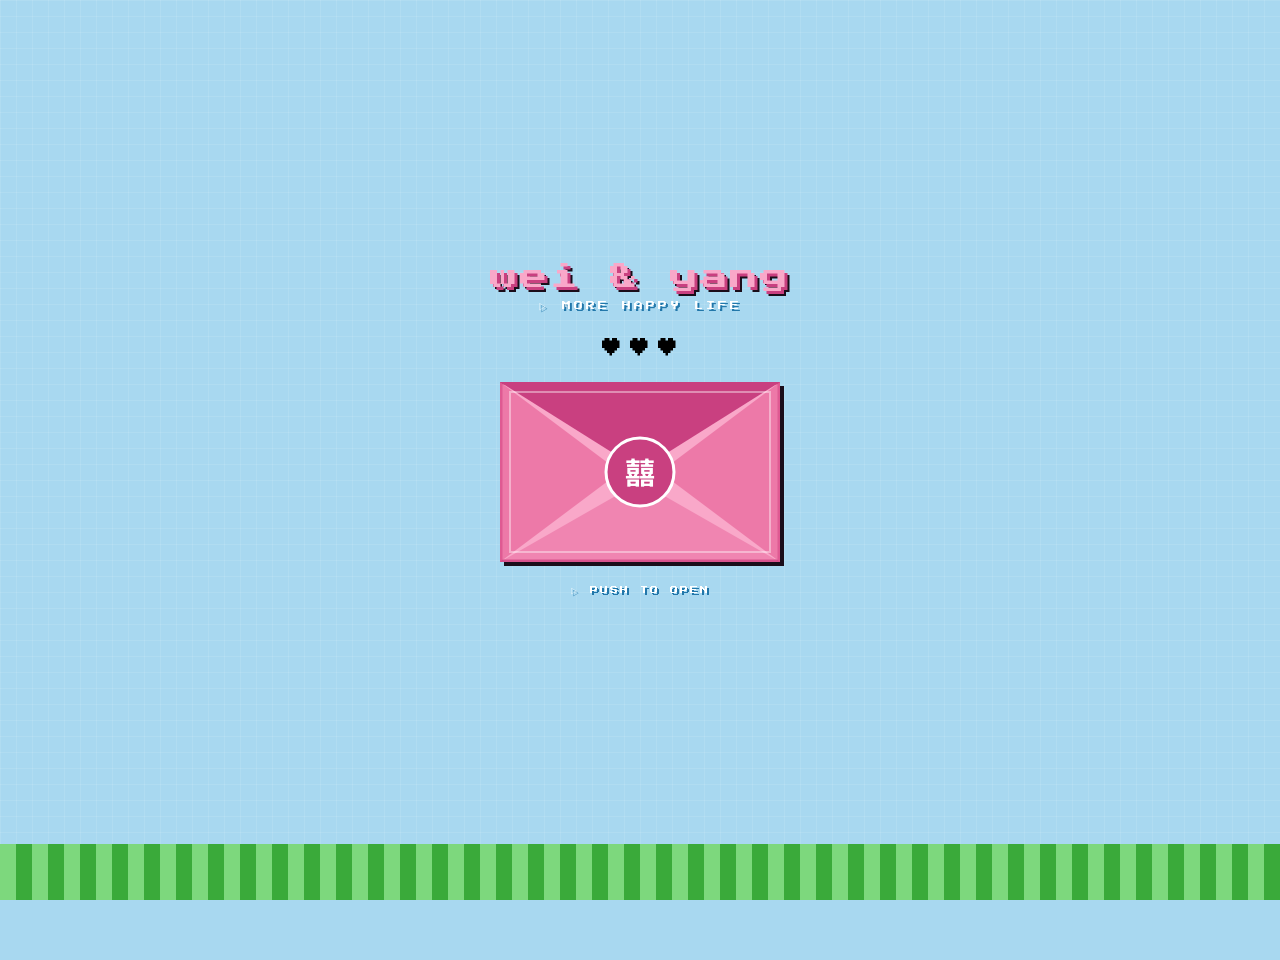
==== index.html @ f7d7dc3d "Update index.html" ====
<!DOCTYPE html>
<html lang="zh-TW">
<head>
<meta charset="UTF-8">
<meta name="viewport" content="width=device-width, initial-scale=1.0, maximum-scale=1.0">
<title>暘 & 庭瑋 の 婚約締結之日</title>
<style>
@import url('https://fonts.googleapis.com/css2?family=Press+Start+2P&family=DotGothic16&family=Noto+Sans+TC:wght@400;700&display=swap');
:root{--pink:#f9a8c9;--pink-dark:#e8659a;--pink-deep:#c94080;--sky:#a8d8f0;--sky-dark:#5aabdb;--sky-deep:#2277aa;--green:#7dd87d;--green-dark:#3aaa3a;--cream:#fff9f0;--tan:#f5e6c8;--dark:#1a0d1a;}
*{margin:0;padding:0;box-sizing:border-box;image-rendering:pixelated;}
html,body{min-height:100%;width:100%;}
body{background:var(--sky);min-height:100vh;display:flex;align-items:flex-start;justify-content:center;font-family:'Press Start 2P',monospace;overflow-x:hidden;position:relative;padding-bottom:60px;}
body::before{content:'';position:fixed;inset:0;background-image:linear-gradient(rgba(255,255,255,0.1) 1px,transparent 1px),linear-gradient(90deg,rgba(255,255,255,0.1) 1px,transparent 1px);background-size:16px 16px;pointer-events:none;z-index:0;}
body::after{content:'';position:fixed;bottom:0;left:0;right:0;height:56px;background:repeating-linear-gradient(90deg,var(--green) 0,var(--green) 16px,var(--green-dark) 16px,var(--green-dark) 32px);z-index:0;}
@keyframes blink{0%,100%{opacity:1}50%{opacity:0}}
@keyframes fhf{0%,100%{transform:translateY(0) scale(1)}50%{transform:translateY(-6px) scale(1.2)}}
@keyframes fadeIn{from{opacity:0;transform:translateY(16px)}to{opacity:1;transform:translateY(0)}}
@keyframes title-pulse{0%,100%{text-shadow:3px 3px 0 var(--pink-deep),5px 5px 0 var(--dark);}50%{text-shadow:3px 3px 0 var(--pink-deep),5px 5px 0 var(--dark),0 0 24px var(--pink);}}
@keyframes char-bob{from{transform:translateY(0)}to{transform:translateY(-5px)}}

/* ENVELOPE SCENE */
.envelope-scene{position:relative;z-index:10;display:flex;flex-direction:column;align-items:center;gap:24px;padding:40px 20px 80px;min-height:100vh;justify-content:center;width:100%;}
.game-title{text-align:center;line-height:1;margin-bottom:4px;}
.game-title-main{display:block;font-size:clamp(20px,6vw,28px);color:var(--pink);text-shadow:3px 3px 0 var(--pink-deep),5px 5px 0 var(--dark);letter-spacing:2px;animation:title-pulse 2s ease-in-out infinite;}
.game-title-sub{display:block;font-size:clamp(7px,2vw,9px);color:white;margin-top:10px;text-shadow:2px 2px 0 var(--sky-deep);letter-spacing:3px;}
.press-start{font-size:clamp(7px,2vw,8px);color:white;text-shadow:2px 2px 0 var(--sky-deep);animation:blink 1s step-end infinite;letter-spacing:2px;}
.float-hearts{display:flex;gap:8px;}
.fh{font-size:20px;animation:fhf 1.5s ease-in-out infinite;display:inline-block;}
.fh:nth-child(2){animation-delay:.3s}.fh:nth-child(3){animation-delay:.6s}
.envelope-wrap{cursor:pointer;user-select:none;transition:transform .1s;}
.envelope-wrap:hover{transform:scale(1.04);}
.envelope-wrap:active{transform:scale(.97);}
.pixel-envelope{width:min(280px,80vw);height:auto;aspect-ratio:7/4.5;position:relative;}
.penv-body{position:absolute;bottom:0;left:0;right:0;height:73%;background:var(--pink);border:4px solid var(--pink-deep);box-shadow:4px 4px 0 var(--dark);}
.penv-body::after{content:'';position:absolute;inset:8px;border:2px solid rgba(255,255,255,.5);}
.penv-seal{position:absolute;top:50%;left:50%;transform:translate(-50%,-50%);width:52px;height:52px;background:var(--pink-deep);border:3px solid white;box-shadow:2px 2px 0 var(--dark);display:flex;align-items:center;justify-content:center;font-size:22px;color:white;font-family:'Noto Sans TC',sans-serif;font-weight:700;}
.penv-flap{position:absolute;top:0;left:0;width:100%;height:0;border-left:50% solid transparent;border-right:50% solid transparent;border-top:40% solid var(--pink-dark);transform-origin:top center;transition:transform .55s cubic-bezier(.4,0,.2,1);filter:drop-shadow(0 2px 0 var(--pink-deep));}
.penv-flap.open{transform:rotateX(180deg);}
.penv-left{position:absolute;bottom:0;left:0;width:0;height:73%;border-top:36.5% solid transparent;border-bottom:36.5% solid transparent;border-left:36% solid var(--pink-dark);opacity:.65;}
.penv-right{position:absolute;bottom:0;right:0;width:0;height:73%;border-top:36.5% solid transparent;border-bottom:36.5% solid transparent;border-right:36% solid var(--pink-dark);opacity:.65;}
.penv-bottom{position:absolute;bottom:0;left:0;width:100%;height:0;border-left:50% solid transparent;border-right:50% solid transparent;border-bottom:30% solid var(--pink-dark);opacity:.45;}

/* CARD SCENE */
.card-scene{display:none;flex-direction:column;align-items:center;width:100%;max-width:560px;padding:16px;z-index:10;position:relative;animation:fadeIn .5s ease;}
.rpg-window{width:100%;background:var(--cream);border:5px solid var(--dark);box-shadow:6px 6px 0 var(--dark);position:relative;}
.pcorner{position:absolute;width:14px;height:14px;background:var(--pink-deep);z-index:5;}
.pcorner.tl{top:-3px;left:-3px}.pcorner.tr{top:-3px;right:-3px}.pcorner.bl{bottom:-3px;left:-3px}.pcorner.br{bottom:-3px;right:-3px}
.win-header{background:var(--pink-deep);padding:10px 16px;display:flex;align-items:center;justify-content:space-between;border-bottom:4px solid var(--dark);}
.win-title{font-size:clamp(7px,2vw,9px);color:white;text-shadow:1px 1px 0 var(--dark);letter-spacing:1px;}
.win-badge{font-size:clamp(5px,1.5vw,6px);color:white;background:var(--dark);padding:4px 8px;border:2px solid var(--pink);}

/* ILLUSTRATION */
.illust-box{width:100%;aspect-ratio:3/4;background:var(--sky);border-bottom:4px solid var(--dark);position:relative;overflow:hidden;display:flex;align-items:center;justify-content:center;}
.illust-box::after{content:'';position:absolute;bottom:0;left:0;right:0;height:28px;background:repeating-linear-gradient(90deg,var(--green) 0,var(--green) 16px,var(--green-dark) 16px,var(--green-dark) 32px);z-index:1;}
.illust-img{width:100%;height:100%;object-fit:cover;position:relative;z-index:2;display:block;}

/* STATS */
.stat-section{padding:16px;border-bottom:3px solid var(--dark);background:var(--tan);}
.quest-name-box{background:var(--pink);border:3px solid var(--dark);padding:12px 16px;margin-bottom:14px;box-shadow:3px 3px 0 var(--dark);}
.quest-eyebrow{font-size:6px;color:var(--pink-deep);letter-spacing:3px;margin-bottom:6px;}
.quest-title-big{font-size:clamp(15px,4.5vw,18px);color:var(--dark);font-family:'Noto Sans TC',sans-serif;font-weight:700;line-height:1.45;}
.info-grid{display:grid;grid-template-columns:1fr 1fr;gap:8px;margin-bottom:10px;}
.info-chip{background:white;border:3px solid var(--dark);box-shadow:2px 2px 0 var(--dark);padding:10px 12px;}
.info-chip.wide{grid-column:1/-1;}
.chip-label{font-size:12px;color:var(--sky-deep);letter-spacing:1px;margin-bottom:6px;font-family:'Noto Sans TC',sans-serif;font-weight:700;}
.chip-val{font-family:'Noto Sans TC',sans-serif;font-size:clamp(14px,4vw,16px);color:var(--dark);font-weight:700;line-height:1.5;}
.chip-sub{font-size:clamp(11px,3vw,13px);color:#666;font-family:'Noto Sans TC',sans-serif;margin-top:2px;}

/* DRESS CODE */
.dress-strip{display:flex;align-items:flex-start;gap:12px;background:var(--dark);border:3px solid var(--dark);box-shadow:2px 2px 0 var(--dark);padding:12px 14px;}
.dress-swatches{display:flex;gap:5px;flex-shrink:0;padding-top:2px;}
.swatch{width:20px;height:20px;border:2px solid rgba(255,255,255,.5);}
.swatch.black{background:#111;}.swatch.white{background:#f5f5f5;}
.dress-words{font-size:clamp(7px,2vw,8px);color:white;letter-spacing:1px;flex:1;line-height:1.6;}
.dress-sub{font-family:'Noto Sans TC',sans-serif;font-size:clamp(13px,3.5vw,14px);color:rgba(255,255,255,.75);display:block;margin-top:6px;font-weight:400;line-height:1.65;}

/* TIMELINE */
.timeline-section{padding:16px;border-bottom:3px solid var(--dark);}
.sec-header{font-size:12px;color:var(--pink-deep);border-bottom:3px solid var(--pink);padding-bottom:6px;margin-bottom:12px;letter-spacing:1px;font-family:'DotGothic16','Noto Sans TC',sans-serif;}
.tl-item{display:flex;gap:12px;align-items:flex-start;margin-bottom:8px;padding:10px 12px;background:white;border:2px solid #e0d0c0;box-shadow:2px 2px 0 #d0c0b0;}
.tl-item.hot{border-color:var(--pink);background:rgba(249,168,201,.1);box-shadow:2px 2px 0 var(--pink-dark);}
.tl-time{font-size:clamp(6px,1.8vw,7px);color:var(--sky-deep);white-space:nowrap;padding-top:3px;min-width:48px;}
.tl-body{font-family:'Noto Sans TC',sans-serif;font-size:clamp(14px,4vw,16px);color:var(--dark);line-height:1.65;flex:1;}
.tl-tag{display:inline-block;font-family:'Press Start 2P',monospace;font-size:5px;padding:2px 6px;margin-right:6px;vertical-align:middle;border:2px solid;}
.tl-tag.p{border-color:var(--pink-deep);color:var(--pink-deep);background:rgba(249,168,201,.2);}
.tl-tag.b{border-color:var(--sky-deep);color:var(--sky-deep);background:rgba(168,216,240,.2);}
.tl-tag.g{border-color:var(--green-dark);color:var(--green-dark);background:rgba(125,216,125,.2);}
.tl-note{display:block;font-size:clamp(12px,3.5vw,13px);color:var(--pink-deep);margin-top:4px;font-weight:700;}

/* PERKS */
.perks-section{padding:12px 16px;border-bottom:3px solid var(--dark);display:flex;gap:8px;}
.perk-box{flex:1;background:var(--sky);border:3px solid var(--dark);box-shadow:2px 2px 0 var(--dark);padding:10px 12px;display:flex;gap:10px;align-items:center;}
.perk-icon{font-size:20px;flex-shrink:0;}
.perk-txt{font-family:'Noto Sans TC',sans-serif;font-size:clamp(12px,3.5vw,14px);color:var(--dark);line-height:1.55;}
.perk-lbl{font-family:'Press Start 2P',monospace;font-size:5px;color:var(--sky-deep);display:block;margin-bottom:3px;}

/* RSVP */
.rsvp-section{padding:16px;background:var(--tan);}
.rsvp-header{background:var(--green);border:3px solid var(--dark);box-shadow:3px 3px 0 var(--dark);padding:12px 16px;text-align:center;margin-bottom:14px;}
.rsvp-h1{font-size:12px;color:var(--dark);letter-spacing:1px;font-family:'DotGothic16','Noto Sans TC',sans-serif;}
.rsvp-h2{font-family:'Noto Sans TC',sans-serif;font-size:clamp(12px,3.5vw,14px);color:var(--dark);margin-top:6px;opacity:.7;}
.rsvp-form{display:flex;flex-direction:column;gap:12px;}
.form-grp{display:flex;flex-direction:column;gap:6px;}
.form-lbl{font-size:12px;color:var(--pink-deep);letter-spacing:1px;font-family:'DotGothic16','Noto Sans TC',sans-serif;}
.form-inp{background:white;border:3px solid var(--dark);box-shadow:2px 2px 0 var(--dark);color:var(--dark);font-family:'Noto Sans TC',sans-serif;font-size:clamp(14px,4vw,16px);padding:10px 12px;outline:none;width:100%;transition:border-color .15s;-webkit-appearance:none;border-radius:0;}
.form-inp:focus{border-color:var(--pink-deep);}
.attend-grid{display:grid;grid-template-columns:1fr 1fr;gap:8px;}
.attend-opt{display:none;}
.attend-lbl{display:block;background:white;border:3px solid var(--dark);box-shadow:2px 2px 0 var(--dark);padding:12px 8px;text-align:center;cursor:pointer;transition:all .15s;}
.attend-lbl-main{font-size:clamp(6px,1.8vw,7px);color:#666;display:block;line-height:2.2;letter-spacing:1px;}
.attend-lbl-sub{font-family:'Noto Sans TC',sans-serif;font-size:clamp(12px,3.5vw,14px);color:#999;display:block;margin-top:2px;}
.attend-opt:checked + .attend-lbl{border-color:var(--pink-deep);background:rgba(249,168,201,.2);box-shadow:2px 2px 0 var(--pink-deep);}
.attend-opt:checked + .attend-lbl .attend-lbl-main{color:var(--pink-deep);}
.attend-opt:checked + .attend-lbl .attend-lbl-sub{color:var(--pink-dark);}
.submit-btn{width:100%;background:var(--pink-deep);border:3px solid var(--dark);box-shadow:4px 4px 0 var(--dark);color:white;font-family:'DotGothic16','Noto Sans TC',monospace;font-size:12px;padding:16px;cursor:pointer;letter-spacing:2px;transition:all .1s;text-shadow:1px 1px 0 var(--dark);-webkit-appearance:none;border-radius:0;}
.submit-btn:hover{background:var(--pink-dark);}
.submit-btn:active{transform:translate(2px,2px);box-shadow:2px 2px 0 var(--dark);}
.success-box{display:none;text-align:center;padding:28px;animation:fadeIn .4s ease;}
.success-icon{font-size:52px;display:block;margin-bottom:16px;animation:fhf 1s ease-in-out infinite alternate;}
.success-title{font-size:clamp(8px,2.5vw,9px);color:var(--pink-deep);text-shadow:2px 2px 0 var(--pink);line-height:2;margin-bottom:10px;}
.success-text{font-family:'Noto Sans TC',sans-serif;font-size:clamp(14px,4vw,16px);color:var(--dark);line-height:1.8;white-space:pre-line;}
.exp-wrap{margin-top:16px;background:var(--dark);border:3px solid var(--dark);height:22px;position:relative;overflow:hidden;box-shadow:3px 3px 0 rgba(0,0,0,.3);}
.exp-fill{height:100%;width:0;background:linear-gradient(90deg,var(--pink),var(--sky));transition:width 1.5s ease;}
.exp-txt{position:absolute;top:50%;left:50%;transform:translate(-50%,-50%);font-size:6px;color:white;text-shadow:1px 1px 0 var(--dark);white-space:nowrap;}
.win-footer{background:var(--pink);border-top:3px solid var(--dark);padding:10px 16px;display:flex;justify-content:space-between;align-items:center;}
.footer-txt{font-size:5px;color:var(--dark);opacity:.6;line-height:2;}
.footer-hearts{display:flex;gap:4px;}
.fheart{color:var(--pink-deep);font-size:14px;animation:fhf 1s ease-in-out infinite alternate;}
.fheart:nth-child(2){animation-delay:.3s}.fheart:nth-child(3){animation-delay:.6s}
</style>
</head>
<body>

<!-- ENVELOPE SCENE -->
<div class="envelope-scene" id="envelopeScene">
  <div class="game-title">
    <span class="game-title-main">wei &amp; yang</span>
    <span class="game-title-sub">▷ MORE HAPPY LIFE</span>
  </div>
  <div class="float-hearts">
    <span class="fh">♥</span><span class="fh">♥</span><span class="fh">♥</span>
  </div>
  <div class="envelope-wrap" onclick="openEnv()">
    <div class="pixel-envelope" id="pixelEnv">
      <svg id="envSVG" viewBox="0 0 280 180" xmlns="http://www.w3.org/2000/svg" style="width:min(280px,80vw);height:auto;display:block;filter:drop-shadow(4px 4px 0 #1a0d1a);">
        <!-- body -->
        <rect x="0" y="0" width="280" height="180" fill="#f9a8c9" stroke="#c94080" stroke-width="5"/>
        <!-- left flap -->
        <polygon points="0,0 0,180 120,90" fill="#e8659a" opacity="0.7"/>
        <!-- right flap -->
        <polygon points="280,0 280,180 160,90" fill="#e8659a" opacity="0.7"/>
        <!-- bottom flap -->
        <polygon points="0,180 280,180 140,100" fill="#e8659a" opacity="0.5"/>
        <!-- top flap (animated) -->
        <polygon id="topFlap" points="0,0 280,0 140,88" fill="#c94080" style="transform-origin:140px 0;transition:transform 0.55s cubic-bezier(.4,0,.2,1);"/>
        <!-- seal circle -->
        <circle cx="140" cy="90" r="34" fill="#c94080" stroke="white" stroke-width="3"/>
        <!-- 囍 character -->
        <text x="140" y="102" text-anchor="middle" font-family="Noto Sans TC,serif" font-size="30" font-weight="700" fill="white">囍</text>
        <!-- inner border -->
        <rect x="10" y="10" width="260" height="160" fill="none" stroke="rgba(255,255,255,0.4)" stroke-width="2"/>
      </svg>
    </div>
  </div>
  <div class="press-start">▷ PUSH TO OPEN</div>
</div>

<!-- CARD SCENE -->
<div class="card-scene" id="cardScene">
  <div class="rpg-window">
    <div class="pcorner tl"></div><div class="pcorner tr"></div>
    <div class="pcorner bl"></div><div class="pcorner br"></div>

    <div class="win-header">
      <div class="win-title">★ WEDDING QUEST ★</div>
      <div class="win-badge">RANK 17</div>
    </div>

    <!-- ILLUSTRATION -->
    <div class="illust-box">
      <img class="illust-img" src="[data-uri]" alt="暘 & 庭瑋" />
    </div>

    <!-- QUEST INFO -->
    <div class="stat-section">
      <div class="quest-name-box">
        <div class="quest-eyebrow">≫ MAIN QUEST</div>
        <div class="quest-title-big">暘 ＆ 庭瑋 の 婚約締結之日</div>
      </div>
      <div class="info-grid">
        <div class="info-chip">
          <div class="chip-label">◈ 任務日期</div>
          <div class="chip-val">2026/5/20</div>
          <div class="chip-sub">星期三</div>
        </div>
        <div class="info-chip">
          <div class="chip-label">◈ 集合時間</div>
          <div class="chip-val">09:00</div>
          <div class="chip-sub">請準時到場</div>
        </div>
        <div class="info-chip wide">
          <div class="chip-label">◈ 任務地點</div>
          <div class="chip-val">大安戶政事務所</div>
          <div class="chip-sub">台北市大安區</div>
        </div>
      </div>
      <div class="dress-strip">
        <div class="dress-swatches">
          <div class="swatch black"></div>
          <div class="swatch white"></div>
        </div>
        <div class="dress-words">
          DRESS CODE
          <span class="dress-sub">黑白色系。不用盛裝，輕鬆出席就好。</span>
        </div>
      </div>
    </div>

    <!-- TIMELINE -->
    <div class="timeline-section">
      <div class="sec-header">▷ 當日流程</div>
      <div class="tl-item">
        <div class="tl-time">09:00</div>
        <div class="tl-body">
          <span class="tl-tag b">報到</span>
          領取喜餅與卡片，寫下祝福
          <span class="tl-note">🖊️ 記得帶支筆！</span>
        </div>
      </div>
      <div class="tl-item hot">
        <div class="tl-time">09:20</div>
        <div class="tl-body">
          <span class="tl-tag p">★ 儀式</span>
          簽署結婚書約見證
        </div>
      </div>
      <div class="tl-item hot">
        <div class="tl-time">09:30</div>
        <div class="tl-body">
          <span class="tl-tag p">★ 登記</span>
          正式辦理婚姻登記
        </div>
      </div>
      <div class="tl-item">
        <div class="tl-time">10:15</div>
        <div class="tl-body">
          <span class="tl-tag b">留念</span>
          一起拍拍照
        </div>
      </div>
      <div class="tl-item">
        <div class="tl-time">10:30</div>
        <div class="tl-body">
          <span class="tl-tag g">✓ 完成</span>
          Mission Complete！
        </div>
      </div>
    </div>

    <!-- PERKS -->
    <div class="perks-section">
      <div class="perk-box">
        <div class="perk-icon">📷</div>
        <div class="perk-txt"><span class="perk-lbl">BONUS</span>攝影師全程跟拍</div>
      </div>
      <div class="perk-box">
        <div class="perk-icon">🎞</div>
        <div class="perk-txt"><span class="perk-lbl">ITEM</span>和新人一起拍拍立得</div>
      </div>
    </div>

    <!-- RSVP -->
    <div class="rsvp-section">
      <div class="rsvp-header">
        <div class="rsvp-h1">[ 出席確認 ]</div>
        <div class="rsvp-h2">請於 2026/05/01 前回覆</div>
      </div>
      <div id="rsvpForm" class="rsvp-form">
        <div class="form-grp">
          <div class="form-lbl">★ 你的名字</div>
          <input type="text" class="form-inp" id="guestName" placeholder="輸入名字…" />
        </div>
        <div class="form-grp">
          <div class="form-lbl">★ 出席狀態</div>
          <div class="attend-grid">
            <div>
              <input type="radio" name="attend" id="aYes" class="attend-opt" value="yes" />
              <label for="aYes" class="attend-lbl">
                <span class="attend-lbl-main">▷ YES!</span>
                <span class="attend-lbl-sub">我會到！</span>
              </label>
            </div>
            <div>
              <input type="radio" name="attend" id="aNo" class="attend-opt" value="no" />
              <label for="aNo" class="attend-lbl">
                <span class="attend-lbl-main">✉ Best Wishes!</span>
                <span class="attend-lbl-sub">線上祝福</span>
              </label>
            </div>
          </div>
        </div>
        <div class="form-grp">
          <div class="form-lbl">✦ 給我們的話（選填）</div>
          <textarea class="form-inp" id="guestMsg" rows="3" placeholder="留下祝福或備注…" style="resize:vertical;min-height:64px;"></textarea>
        </div>
        <button class="submit-btn" onclick="doRSVP()">▷▷ 送出回覆 ◁◁</button>
      </div>
      <div class="success-box" id="successBox">
        <span class="success-icon">🎊</span>
        <div class="success-title" id="sTitle">收到了！</div>
        <div class="success-text" id="sText"></div>
        <div class="exp-wrap">
          <div class="exp-fill" id="expFill"></div>
          <div class="exp-txt">FRIENDSHIP EXP +9999</div>
        </div>
      </div>
    </div>

    <div class="win-footer">
      <div class="footer-txt">WEDDING QUEST v3.0 · wei &amp; yang · 2026</div>
      <div class="footer-hearts"><span class="fheart">♥</span><span class="fheart">♥</span><span class="fheart">♥</span></div>
    </div>
  </div>
</div>

<script>
function openEnv(){
  const flap=document.getElementById('topFlap');
  if(flap)flap.style.transform='rotateX(180deg)';
  setTimeout(()=>{
    document.getElementById('envelopeScene').style.display='none';
    document.getElementById('cardScene').style.display='flex';
    window.scrollTo(0,0);
  },650);
}
function doRSVP(){
  const name=document.getElementById('guestName').value.trim();
  const sel=document.querySelector('input[name="attend"]:checked');
  if(!name){
    const el=document.getElementById('guestName');
    el.style.borderColor='#e8659a';el.focus();
    setTimeout(()=>el.style.borderColor='',1500);return;
  }
  if(!sel){
    const ag=document.querySelector('.attend-grid');
    ag.style.outline='3px solid #e8659a';
    setTimeout(()=>ag.style.outline='',1500);return;
  }
  const msg=document.getElementById('guestMsg').value.trim();
  const yes=sel.value==='yes';
  const attendVal=yes?'我會到！':'線上祝福';

  // 顯示成功畫面
  document.getElementById('rsvpForm').style.display='none';
  document.getElementById('successBox').style.display='block';
  document.getElementById('sTitle').textContent=yes?`${name}，我們等你！`:`${name} 的回覆收到了`;
  document.getElementById('sText').textContent=yes
    ?`太好了！期待 5/20 與你相見，一起見證這個時刻。${msg?'\n\n「'+msg+'」':''}`
    :`謝謝你的回覆！雖然這次無法到場，心意我們都收到了。${msg?'\n\n「'+msg+'」':''}`;
  setTimeout(()=>document.getElementById('expFill').style.width='100%',300);

  // 3秒後跳到預填好的 Google 表單
  const base='https://docs.google.com/forms/d/e/1FAIpQLSdlxZuThkPHJhaAO8ZQf0bejq_VZd6GTiw_jdKNKGyl0HPM4g/viewform';
  const params=new URLSearchParams();
  params.set('entry.1357166799', name);
  params.set('entry.1167612043', attendVal);
  if(msg) params.set('entry.1741352301', msg);
  params.set('usp','pp_url');
  setTimeout(()=>{ window.open(base+'?'+params.toString(),'_blank'); }, 3000);
}
</script>
</body>
</html>
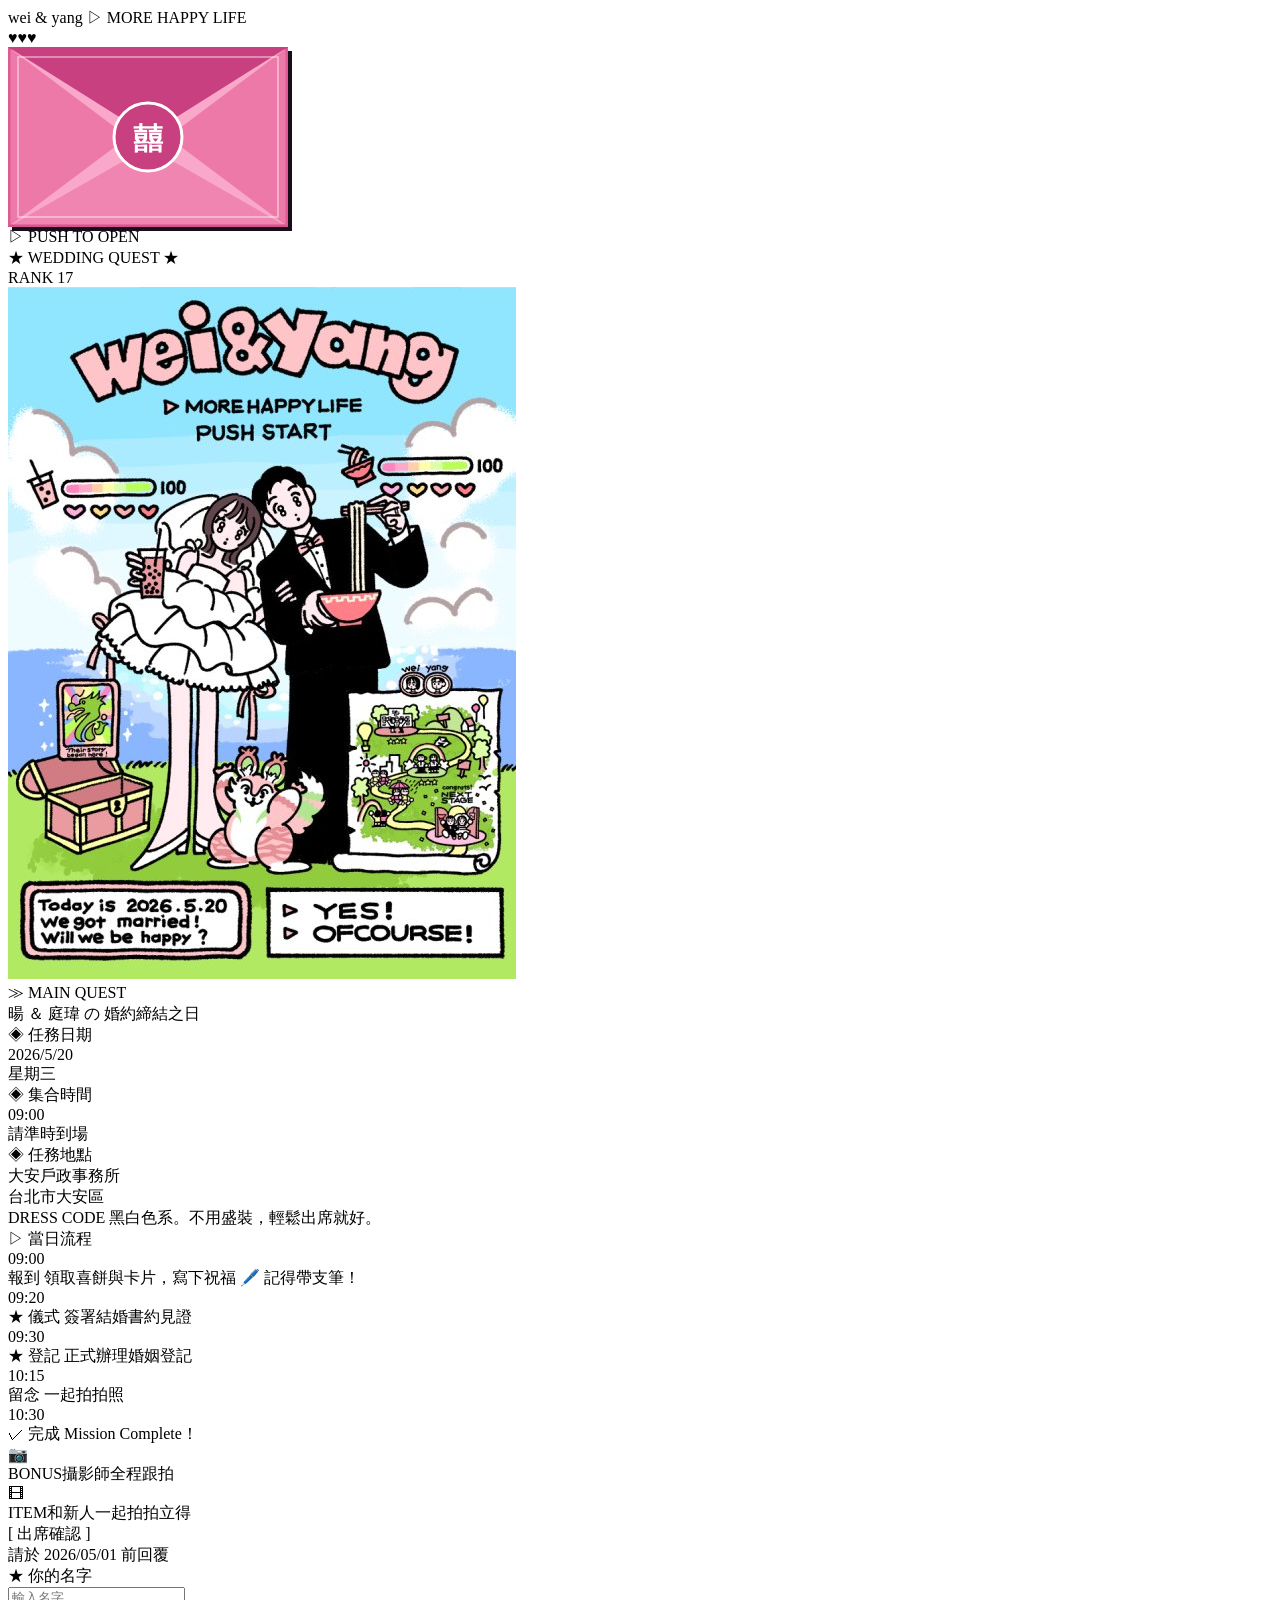
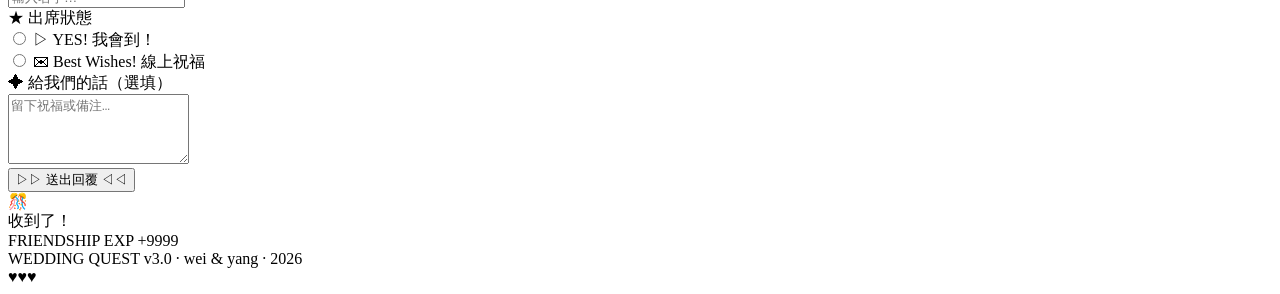
==== commit 1162c928: "Update index.html" ====
--- a/index.html
+++ b/index.html
@@ -4,133 +4,9 @@
 <meta charset="UTF-8">
 <meta name="viewport" content="width=device-width, initial-scale=1.0, maximum-scale=1.0">
 <title>暘 & 庭瑋 の 婚約締結之日</title>
-<style>
-@import url('https://fonts.googleapis.com/css2?family=Press+Start+2P&family=DotGothic16&family=Noto+Sans+TC:wght@400;700&display=swap');
-:root{--pink:#f9a8c9;--pink-dark:#e8659a;--pink-deep:#c94080;--sky:#a8d8f0;--sky-dark:#5aabdb;--sky-deep:#2277aa;--green:#7dd87d;--green-dark:#3aaa3a;--cream:#fff9f0;--tan:#f5e6c8;--dark:#1a0d1a;}
-*{margin:0;padding:0;box-sizing:border-box;image-rendering:pixelated;}
-html,body{min-height:100%;width:100%;}
-body{background:var(--sky);min-height:100vh;display:flex;align-items:flex-start;justify-content:center;font-family:'Press Start 2P',monospace;overflow-x:hidden;position:relative;padding-bottom:60px;}
-body::before{content:'';position:fixed;inset:0;background-image:linear-gradient(rgba(255,255,255,0.1) 1px,transparent 1px),linear-gradient(90deg,rgba(255,255,255,0.1) 1px,transparent 1px);background-size:16px 16px;pointer-events:none;z-index:0;}
-body::after{content:'';position:fixed;bottom:0;left:0;right:0;height:56px;background:repeating-linear-gradient(90deg,var(--green) 0,var(--green) 16px,var(--green-dark) 16px,var(--green-dark) 32px);z-index:0;}
-@keyframes blink{0%,100%{opacity:1}50%{opacity:0}}
-@keyframes fhf{0%,100%{transform:translateY(0) scale(1)}50%{transform:translateY(-6px) scale(1.2)}}
-@keyframes fadeIn{from{opacity:0;transform:translateY(16px)}to{opacity:1;transform:translateY(0)}}
-@keyframes title-pulse{0%,100%{text-shadow:3px 3px 0 var(--pink-deep),5px 5px 0 var(--dark);}50%{text-shadow:3px 3px 0 var(--pink-deep),5px 5px 0 var(--dark),0 0 24px var(--pink);}}
-@keyframes char-bob{from{transform:translateY(0)}to{transform:translateY(-5px)}}
-
-/* ENVELOPE SCENE */
-.envelope-scene{position:relative;z-index:10;display:flex;flex-direction:column;align-items:center;gap:24px;padding:40px 20px 80px;min-height:100vh;justify-content:center;width:100%;}
-.game-title{text-align:center;line-height:1;margin-bottom:4px;}
-.game-title-main{display:block;font-size:clamp(20px,6vw,28px);color:var(--pink);text-shadow:3px 3px 0 var(--pink-deep),5px 5px 0 var(--dark);letter-spacing:2px;animation:title-pulse 2s ease-in-out infinite;}
-.game-title-sub{display:block;font-size:clamp(7px,2vw,9px);color:white;margin-top:10px;text-shadow:2px 2px 0 var(--sky-deep);letter-spacing:3px;}
-.press-start{font-size:clamp(7px,2vw,8px);color:white;text-shadow:2px 2px 0 var(--sky-deep);animation:blink 1s step-end infinite;letter-spacing:2px;}
-.float-hearts{display:flex;gap:8px;}
-.fh{font-size:20px;animation:fhf 1.5s ease-in-out infinite;display:inline-block;}
-.fh:nth-child(2){animation-delay:.3s}.fh:nth-child(3){animation-delay:.6s}
-.envelope-wrap{cursor:pointer;user-select:none;transition:transform .1s;}
-.envelope-wrap:hover{transform:scale(1.04);}
-.envelope-wrap:active{transform:scale(.97);}
-.pixel-envelope{width:min(280px,80vw);height:auto;aspect-ratio:7/4.5;position:relative;}
-.penv-body{position:absolute;bottom:0;left:0;right:0;height:73%;background:var(--pink);border:4px solid var(--pink-deep);box-shadow:4px 4px 0 var(--dark);}
-.penv-body::after{content:'';position:absolute;inset:8px;border:2px solid rgba(255,255,255,.5);}
-.penv-seal{position:absolute;top:50%;left:50%;transform:translate(-50%,-50%);width:52px;height:52px;background:var(--pink-deep);border:3px solid white;box-shadow:2px 2px 0 var(--dark);display:flex;align-items:center;justify-content:center;font-size:22px;color:white;font-family:'Noto Sans TC',sans-serif;font-weight:700;}
-.penv-flap{position:absolute;top:0;left:0;width:100%;height:0;border-left:50% solid transparent;border-right:50% solid transparent;border-top:40% solid var(--pink-dark);transform-origin:top center;transition:transform .55s cubic-bezier(.4,0,.2,1);filter:drop-shadow(0 2px 0 var(--pink-deep));}
-.penv-flap.open{transform:rotateX(180deg);}
-.penv-left{position:absolute;bottom:0;left:0;width:0;height:73%;border-top:36.5% solid transparent;border-bottom:36.5% solid transparent;border-left:36% solid var(--pink-dark);opacity:.65;}
-.penv-right{position:absolute;bottom:0;right:0;width:0;height:73%;border-top:36.5% solid transparent;border-bottom:36.5% solid transparent;border-right:36% solid var(--pink-dark);opacity:.65;}
-.penv-bottom{position:absolute;bottom:0;left:0;width:100%;height:0;border-left:50% solid transparent;border-right:50% solid transparent;border-bottom:30% solid var(--pink-dark);opacity:.45;}
-
-/* CARD SCENE */
-.card-scene{display:none;flex-direction:column;align-items:center;width:100%;max-width:560px;padding:16px;z-index:10;position:relative;animation:fadeIn .5s ease;}
-.rpg-window{width:100%;background:var(--cream);border:5px solid var(--dark);box-shadow:6px 6px 0 var(--dark);position:relative;}
-.pcorner{position:absolute;width:14px;height:14px;background:var(--pink-deep);z-index:5;}
-.pcorner.tl{top:-3px;left:-3px}.pcorner.tr{top:-3px;right:-3px}.pcorner.bl{bottom:-3px;left:-3px}.pcorner.br{bottom:-3px;right:-3px}
-.win-header{background:var(--pink-deep);padding:10px 16px;display:flex;align-items:center;justify-content:space-between;border-bottom:4px solid var(--dark);}
-.win-title{font-size:clamp(7px,2vw,9px);color:white;text-shadow:1px 1px 0 var(--dark);letter-spacing:1px;}
-.win-badge{font-size:clamp(5px,1.5vw,6px);color:white;background:var(--dark);padding:4px 8px;border:2px solid var(--pink);}
-
-/* ILLUSTRATION */
-.illust-box{width:100%;aspect-ratio:3/4;background:var(--sky);border-bottom:4px solid var(--dark);position:relative;overflow:hidden;display:flex;align-items:center;justify-content:center;}
-.illust-box::after{content:'';position:absolute;bottom:0;left:0;right:0;height:28px;background:repeating-linear-gradient(90deg,var(--green) 0,var(--green) 16px,var(--green-dark) 16px,var(--green-dark) 32px);z-index:1;}
-.illust-img{width:100%;height:100%;object-fit:cover;position:relative;z-index:2;display:block;}
-
-/* STATS */
-.stat-section{padding:16px;border-bottom:3px solid var(--dark);background:var(--tan);}
-.quest-name-box{background:var(--pink);border:3px solid var(--dark);padding:12px 16px;margin-bottom:14px;box-shadow:3px 3px 0 var(--dark);}
-.quest-eyebrow{font-size:6px;color:var(--pink-deep);letter-spacing:3px;margin-bottom:6px;}
-.quest-title-big{font-size:clamp(15px,4.5vw,18px);color:var(--dark);font-family:'Noto Sans TC',sans-serif;font-weight:700;line-height:1.45;}
-.info-grid{display:grid;grid-template-columns:1fr 1fr;gap:8px;margin-bottom:10px;}
-.info-chip{background:white;border:3px solid var(--dark);box-shadow:2px 2px 0 var(--dark);padding:10px 12px;}
-.info-chip.wide{grid-column:1/-1;}
-.chip-label{font-size:12px;color:var(--sky-deep);letter-spacing:1px;margin-bottom:6px;font-family:'Noto Sans TC',sans-serif;font-weight:700;}
-.chip-val{font-family:'Noto Sans TC',sans-serif;font-size:clamp(14px,4vw,16px);color:var(--dark);font-weight:700;line-height:1.5;}
-.chip-sub{font-size:clamp(11px,3vw,13px);color:#666;font-family:'Noto Sans TC',sans-serif;margin-top:2px;}
-
-/* DRESS CODE */
-.dress-strip{display:flex;align-items:flex-start;gap:12px;background:var(--dark);border:3px solid var(--dark);box-shadow:2px 2px 0 var(--dark);padding:12px 14px;}
-.dress-swatches{display:flex;gap:5px;flex-shrink:0;padding-top:2px;}
-.swatch{width:20px;height:20px;border:2px solid rgba(255,255,255,.5);}
-.swatch.black{background:#111;}.swatch.white{background:#f5f5f5;}
-.dress-words{font-size:clamp(7px,2vw,8px);color:white;letter-spacing:1px;flex:1;line-height:1.6;}
-.dress-sub{font-family:'Noto Sans TC',sans-serif;font-size:clamp(13px,3.5vw,14px);color:rgba(255,255,255,.75);display:block;margin-top:6px;font-weight:400;line-height:1.65;}
-
-/* TIMELINE */
-.timeline-section{padding:16px;border-bottom:3px solid var(--dark);}
-.sec-header{font-size:12px;color:var(--pink-deep);border-bottom:3px solid var(--pink);padding-bottom:6px;margin-bottom:12px;letter-spacing:1px;font-family:'DotGothic16','Noto Sans TC',sans-serif;}
-.tl-item{display:flex;gap:12px;align-items:flex-start;margin-bottom:8px;padding:10px 12px;background:white;border:2px solid #e0d0c0;box-shadow:2px 2px 0 #d0c0b0;}
-.tl-item.hot{border-color:var(--pink);background:rgba(249,168,201,.1);box-shadow:2px 2px 0 var(--pink-dark);}
-.tl-time{font-size:clamp(6px,1.8vw,7px);color:var(--sky-deep);white-space:nowrap;padding-top:3px;min-width:48px;}
-.tl-body{font-family:'Noto Sans TC',sans-serif;font-size:clamp(14px,4vw,16px);color:var(--dark);line-height:1.65;flex:1;}
-.tl-tag{display:inline-block;font-family:'Press Start 2P',monospace;font-size:5px;padding:2px 6px;margin-right:6px;vertical-align:middle;border:2px solid;}
-.tl-tag.p{border-color:var(--pink-deep);color:var(--pink-deep);background:rgba(249,168,201,.2);}
-.tl-tag.b{border-color:var(--sky-deep);color:var(--sky-deep);background:rgba(168,216,240,.2);}
-.tl-tag.g{border-color:var(--green-dark);color:var(--green-dark);background:rgba(125,216,125,.2);}
-.tl-note{display:block;font-size:clamp(12px,3.5vw,13px);color:var(--pink-deep);margin-top:4px;font-weight:700;}
-
-/* PERKS */
-.perks-section{padding:12px 16px;border-bottom:3px solid var(--dark);display:flex;gap:8px;}
-.perk-box{flex:1;background:var(--sky);border:3px solid var(--dark);box-shadow:2px 2px 0 var(--dark);padding:10px 12px;display:flex;gap:10px;align-items:center;}
-.perk-icon{font-size:20px;flex-shrink:0;}
-.perk-txt{font-family:'Noto Sans TC',sans-serif;font-size:clamp(12px,3.5vw,14px);color:var(--dark);line-height:1.55;}
-.perk-lbl{font-family:'Press Start 2P',monospace;font-size:5px;color:var(--sky-deep);display:block;margin-bottom:3px;}
-
-/* RSVP */
-.rsvp-section{padding:16px;background:var(--tan);}
-.rsvp-header{background:var(--green);border:3px solid var(--dark);box-shadow:3px 3px 0 var(--dark);padding:12px 16px;text-align:center;margin-bottom:14px;}
-.rsvp-h1{font-size:12px;color:var(--dark);letter-spacing:1px;font-family:'DotGothic16','Noto Sans TC',sans-serif;}
-.rsvp-h2{font-family:'Noto Sans TC',sans-serif;font-size:clamp(12px,3.5vw,14px);color:var(--dark);margin-top:6px;opacity:.7;}
-.rsvp-form{display:flex;flex-direction:column;gap:12px;}
-.form-grp{display:flex;flex-direction:column;gap:6px;}
-.form-lbl{font-size:12px;color:var(--pink-deep);letter-spacing:1px;font-family:'DotGothic16','Noto Sans TC',sans-serif;}
-.form-inp{background:white;border:3px solid var(--dark);box-shadow:2px 2px 0 var(--dark);color:var(--dark);font-family:'Noto Sans TC',sans-serif;font-size:clamp(14px,4vw,16px);padding:10px 12px;outline:none;width:100%;transition:border-color .15s;-webkit-appearance:none;border-radius:0;}
-.form-inp:focus{border-color:var(--pink-deep);}
-.attend-grid{display:grid;grid-template-columns:1fr 1fr;gap:8px;}
-.attend-opt{display:none;}
-.attend-lbl{display:block;background:white;border:3px solid var(--dark);box-shadow:2px 2px 0 var(--dark);padding:12px 8px;text-align:center;cursor:pointer;transition:all .15s;}
-.attend-lbl-main{font-size:clamp(6px,1.8vw,7px);color:#666;display:block;line-height:2.2;letter-spacing:1px;}
-.attend-lbl-sub{font-family:'Noto Sans TC',sans-serif;font-size:clamp(12px,3.5vw,14px);color:#999;display:block;margin-top:2px;}
-.attend-opt:checked + .attend-lbl{border-color:var(--pink-deep);background:rgba(249,168,201,.2);box-shadow:2px 2px 0 var(--pink-deep);}
-.attend-opt:checked + .attend-lbl .attend-lbl-main{color:var(--pink-deep);}
-.attend-opt:checked + .attend-lbl .attend-lbl-sub{color:var(--pink-dark);}
-.submit-btn{width:100%;background:var(--pink-deep);border:3px solid var(--dark);box-shadow:4px 4px 0 var(--dark);color:white;font-family:'DotGothic16','Noto Sans TC',monospace;font-size:12px;padding:16px;cursor:pointer;letter-spacing:2px;transition:all .1s;text-shadow:1px 1px 0 var(--dark);-webkit-appearance:none;border-radius:0;}
-.submit-btn:hover{background:var(--pink-dark);}
-.submit-btn:active{transform:translate(2px,2px);box-shadow:2px 2px 0 var(--dark);}
-.success-box{display:none;text-align:center;padding:28px;animation:fadeIn .4s ease;}
-.success-icon{font-size:52px;display:block;margin-bottom:16px;animation:fhf 1s ease-in-out infinite alternate;}
-.success-title{font-size:clamp(8px,2.5vw,9px);color:var(--pink-deep);text-shadow:2px 2px 0 var(--pink);line-height:2;margin-bottom:10px;}
-.success-text{font-family:'Noto Sans TC',sans-serif;font-size:clamp(14px,4vw,16px);color:var(--dark);line-height:1.8;white-space:pre-line;}
-.exp-wrap{margin-top:16px;background:var(--dark);border:3px solid var(--dark);height:22px;position:relative;overflow:hidden;box-shadow:3px 3px 0 rgba(0,0,0,.3);}
-.exp-fill{height:100%;width:0;background:linear-gradient(90deg,var(--pink),var(--sky));transition:width 1.5s ease;}
-.exp-txt{position:absolute;top:50%;left:50%;transform:translate(-50%,-50%);font-size:6px;color:white;text-shadow:1px 1px 0 var(--dark);white-space:nowrap;}
-.win-footer{background:var(--pink);border-top:3px solid var(--dark);padding:10px 16px;display:flex;justify-content:space-between;align-items:center;}
-.footer-txt{font-size:5px;color:var(--dark);opacity:.6;line-height:2;}
-.footer-hearts{display:flex;gap:4px;}
-.fheart{color:var(--pink-deep);font-size:14px;animation:fhf 1s ease-in-out infinite alternate;}
-.fheart:nth-child(2){animation-delay:.3s}.fheart:nth-child(3){animation-delay:.6s}
-</style>
+<link rel="stylesheet" href="style.css">
 </head>
 <body>
-
 <!-- ENVELOPE SCENE -->
 <div class="envelope-scene" id="envelopeScene">
   <div class="game-title">
@@ -322,52 +198,5 @@
     </div>
   </div>
 </div>
-
-<script>
-function openEnv(){
-  const flap=document.getElementById('topFlap');
-  if(flap)flap.style.transform='rotateX(180deg)';
-  setTimeout(()=>{
-    document.getElementById('envelopeScene').style.display='none';
-    document.getElementById('cardScene').style.display='flex';
-    window.scrollTo(0,0);
-  },650);
-}
-function doRSVP(){
-  const name=document.getElementById('guestName').value.trim();
-  const sel=document.querySelector('input[name="attend"]:checked');
-  if(!name){
-    const el=document.getElementById('guestName');
-    el.style.borderColor='#e8659a';el.focus();
-    setTimeout(()=>el.style.borderColor='',1500);return;
-  }
-  if(!sel){
-    const ag=document.querySelector('.attend-grid');
-    ag.style.outline='3px solid #e8659a';
-    setTimeout(()=>ag.style.outline='',1500);return;
-  }
-  const msg=document.getElementById('guestMsg').value.trim();
-  const yes=sel.value==='yes';
-  const attendVal=yes?'我會到！':'線上祝福';
-
-  // 顯示成功畫面
-  document.getElementById('rsvpForm').style.display='none';
-  document.getElementById('successBox').style.display='block';
-  document.getElementById('sTitle').textContent=yes?`${name}，我們等你！`:`${name} 的回覆收到了`;
-  document.getElementById('sText').textContent=yes
-    ?`太好了！期待 5/20 與你相見，一起見證這個時刻。${msg?'\n\n「'+msg+'」':''}`
-    :`謝謝你的回覆！雖然這次無法到場，心意我們都收到了。${msg?'\n\n「'+msg+'」':''}`;
-  setTimeout(()=>document.getElementById('expFill').style.width='100%',300);
-
-  // 3秒後跳到預填好的 Google 表單
-  const base='https://docs.google.com/forms/d/e/1FAIpQLSdlxZuThkPHJhaAO8ZQf0bejq_VZd6GTiw_jdKNKGyl0HPM4g/viewform';
-  const params=new URLSearchParams();
-  params.set('entry.1357166799', name);
-  params.set('entry.1167612043', attendVal);
-  if(msg) params.set('entry.1741352301', msg);
-  params.set('usp','pp_url');
-  setTimeout(()=>{ window.open(base+'?'+params.toString(),'_blank'); }, 3000);
-}
-</script>
+<script src="main.js"></script>
 </body>
-</html>
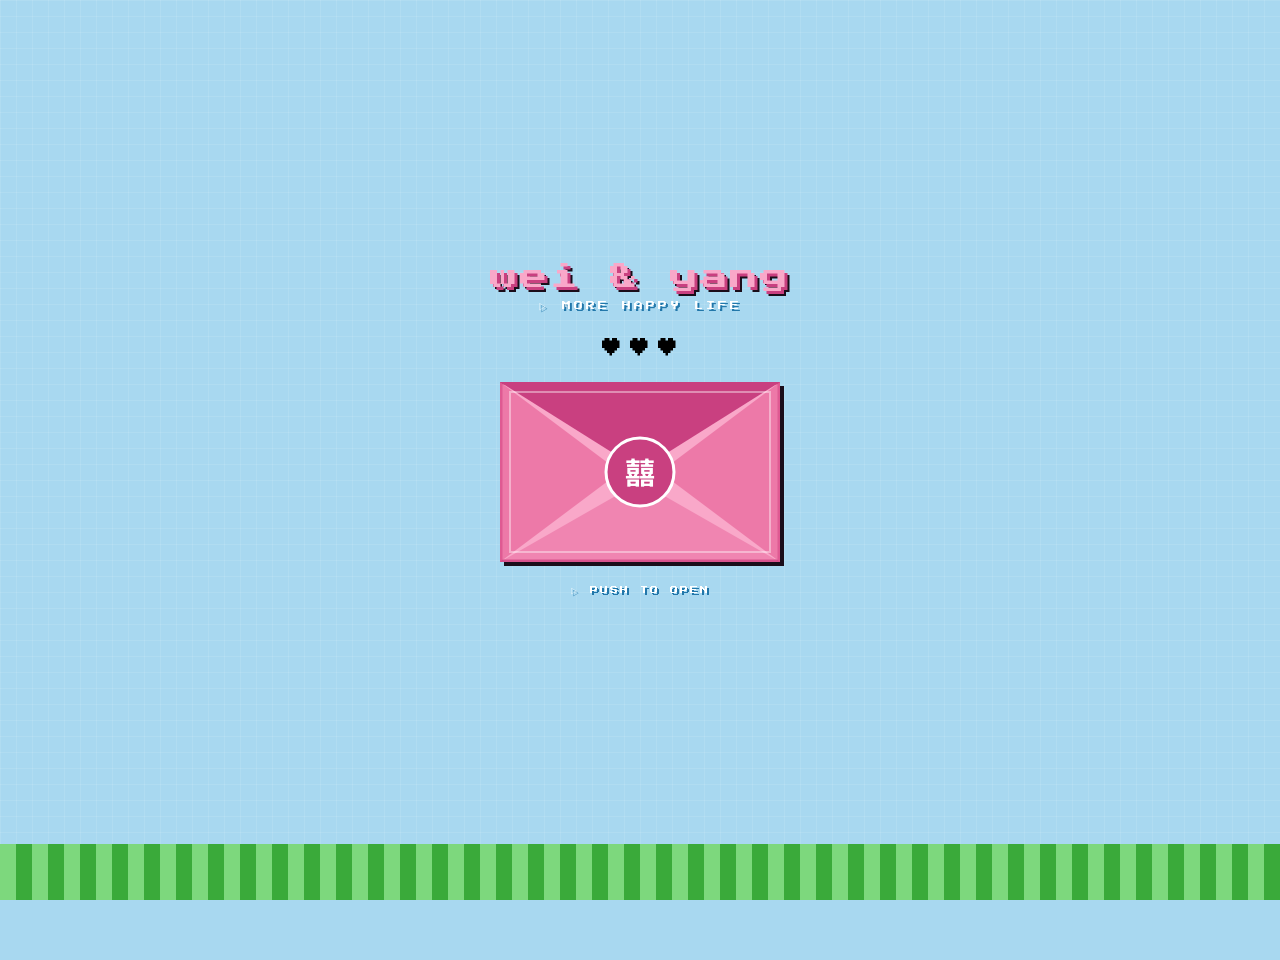
==== commit bd220c75: "Bug fix" ====
--- a/index.html
+++ b/index.html
@@ -154,7 +154,7 @@
       <div id="rsvpForm" class="rsvp-form">
         <div class="form-grp">
           <div class="form-lbl">★ 你的名字</div>
-          <input type="text" class="form-inp" id="guestName" placeholder="輸入名字…" />
+          <input type="text" class="form-inp" id="guestName" placeholder="輸入名字…" maxlength="40" />
         </div>
         <div class="form-grp">
           <div class="form-lbl">★ 出席狀態</div>
@@ -177,7 +177,7 @@
         </div>
         <div class="form-grp">
           <div class="form-lbl">✦ 給我們的話（選填）</div>
-          <textarea class="form-inp" id="guestMsg" rows="3" placeholder="留下祝福或備注…" style="resize:vertical;min-height:64px;"></textarea>
+          <textarea class="form-inp" id="guestMsg" rows="3" placeholder="留下祝福或備注…" maxlength="500" style="resize:vertical;min-height:64px;"></textarea>
         </div>
         <button class="submit-btn" onclick="doRSVP()">▷▷ 送出回覆 ◁◁</button>
       </div>
@@ -199,4 +199,4 @@
   </div>
 </div>
 <script src="main.js"></script>
-</body>
+</body>
--- a/style.css
+++ b/style.css
@@ -0,0 +1,124 @@
+@import url('https://fonts.googleapis.com/css2?family=Press+Start+2P&family=DotGothic16&family=Noto+Sans+TC:wght@400;700&display=swap');
+:root{--pink:#f9a8c9;--pink-dark:#e8659a;--pink-deep:#c94080;--sky:#a8d8f0;--sky-dark:#5aabdb;--sky-deep:#2277aa;--green:#7dd87d;--green-dark:#3aaa3a;--cream:#fff9f0;--tan:#f5e6c8;--dark:#1a0d1a;}
+*{margin:0;padding:0;box-sizing:border-box;image-rendering:pixelated;}
+html,body{min-height:100%;width:100%;}
+body{background:var(--sky);min-height:100vh;display:flex;align-items:flex-start;justify-content:center;font-family:'Press Start 2P',monospace;overflow-x:hidden;position:relative;padding-bottom:60px;}
+body::before{content:'';position:fixed;inset:0;background-image:linear-gradient(rgba(255,255,255,0.1) 1px,transparent 1px),linear-gradient(90deg,rgba(255,255,255,0.1) 1px,transparent 1px);background-size:16px 16px;pointer-events:none;z-index:0;}
+body::after{content:'';position:fixed;bottom:0;left:0;right:0;height:56px;background:repeating-linear-gradient(90deg,var(--green) 0,var(--green) 16px,var(--green-dark) 16px,var(--green-dark) 32px);z-index:0;}
+@keyframes blink{0%,100%{opacity:1}50%{opacity:0}}
+@keyframes fhf{0%,100%{transform:translateY(0) scale(1)}50%{transform:translateY(-6px) scale(1.2)}}
+@keyframes fadeIn{from{opacity:0;transform:translateY(16px)}to{opacity:1;transform:translateY(0)}}
+@keyframes title-pulse{0%,100%{text-shadow:3px 3px 0 var(--pink-deep),5px 5px 0 var(--dark);}50%{text-shadow:3px 3px 0 var(--pink-deep),5px 5px 0 var(--dark),0 0 24px var(--pink);}}
+@keyframes char-bob{from{transform:translateY(0)}to{transform:translateY(-5px)}}
+
+/* ENVELOPE SCENE */
+.envelope-scene{position:relative;z-index:10;display:flex;flex-direction:column;align-items:center;gap:24px;padding:40px 20px 80px;min-height:100vh;justify-content:center;width:100%;}
+.game-title{text-align:center;line-height:1;margin-bottom:4px;}
+.game-title-main{display:block;font-size:clamp(20px,6vw,28px);color:var(--pink);text-shadow:3px 3px 0 var(--pink-deep),5px 5px 0 var(--dark);letter-spacing:2px;animation:title-pulse 2s ease-in-out infinite;}
+.game-title-sub{display:block;font-size:clamp(7px,2vw,9px);color:white;margin-top:10px;text-shadow:2px 2px 0 var(--sky-deep);letter-spacing:3px;}
+.press-start{font-size:clamp(7px,2vw,8px);color:white;text-shadow:2px 2px 0 var(--sky-deep);animation:blink 1s step-end infinite;letter-spacing:2px;}
+.float-hearts{display:flex;gap:8px;}
+.fh{font-size:20px;animation:fhf 1.5s ease-in-out infinite;display:inline-block;}
+.fh:nth-child(2){animation-delay:.3s}.fh:nth-child(3){animation-delay:.6s}
+.envelope-wrap{cursor:pointer;user-select:none;transition:transform .1s;}
+.envelope-wrap:hover{transform:scale(1.04);}
+.envelope-wrap:active{transform:scale(.97);}
+.pixel-envelope{width:min(280px,80vw);height:auto;aspect-ratio:7/4.5;position:relative;}
+.penv-body{position:absolute;bottom:0;left:0;right:0;height:73%;background:var(--pink);border:4px solid var(--pink-deep);box-shadow:4px 4px 0 var(--dark);}
+.penv-body::after{content:'';position:absolute;inset:8px;border:2px solid rgba(255,255,255,.5);}
+.penv-seal{position:absolute;top:50%;left:50%;transform:translate(-50%,-50%);width:52px;height:52px;background:var(--pink-deep);border:3px solid white;box-shadow:2px 2px 0 var(--dark);display:flex;align-items:center;justify-content:center;font-size:22px;color:white;font-family:'Noto Sans TC',sans-serif;font-weight:700;}
+.penv-flap{position:absolute;top:0;left:0;width:100%;height:0;border-left:50% solid transparent;border-right:50% solid transparent;border-top:40% solid var(--pink-dark);transform-origin:top center;transition:transform .55s cubic-bezier(.4,0,.2,1);filter:drop-shadow(0 2px 0 var(--pink-deep));}
+.penv-flap.open{transform:rotateX(180deg);}
+.penv-left{position:absolute;bottom:0;left:0;width:0;height:73%;border-top:36.5% solid transparent;border-bottom:36.5% solid transparent;border-left:36% solid var(--pink-dark);opacity:.65;}
+.penv-right{position:absolute;bottom:0;right:0;width:0;height:73%;border-top:36.5% solid transparent;border-bottom:36.5% solid transparent;border-right:36% solid var(--pink-dark);opacity:.65;}
+.penv-bottom{position:absolute;bottom:0;left:0;width:100%;height:0;border-left:50% solid transparent;border-right:50% solid transparent;border-bottom:30% solid var(--pink-dark);opacity:.45;}
+
+/* CARD SCENE */
+.card-scene{display:none;flex-direction:column;align-items:center;width:100%;max-width:560px;padding:16px;z-index:10;position:relative;animation:fadeIn .5s ease;}
+.rpg-window{width:100%;background:var(--cream);border:5px solid var(--dark);box-shadow:6px 6px 0 var(--dark);position:relative;}
+.pcorner{position:absolute;width:14px;height:14px;background:var(--pink-deep);z-index:5;}
+.pcorner.tl{top:-3px;left:-3px}.pcorner.tr{top:-3px;right:-3px}.pcorner.bl{bottom:-3px;left:-3px}.pcorner.br{bottom:-3px;right:-3px}
+.win-header{background:var(--pink-deep);padding:10px 16px;display:flex;align-items:center;justify-content:space-between;border-bottom:4px solid var(--dark);}
+.win-title{font-size:clamp(7px,2vw,9px);color:white;text-shadow:1px 1px 0 var(--dark);letter-spacing:1px;}
+.win-badge{font-size:clamp(5px,1.5vw,6px);color:white;background:var(--dark);padding:4px 8px;border:2px solid var(--pink);}
+
+/* ILLUSTRATION */
+.illust-box{width:100%;aspect-ratio:3/4;background:var(--sky);border-bottom:4px solid var(--dark);position:relative;overflow:hidden;display:flex;align-items:center;justify-content:center;}
+.illust-box::after{content:'';position:absolute;bottom:0;left:0;right:0;height:28px;background:repeating-linear-gradient(90deg,var(--green) 0,var(--green) 16px,var(--green-dark) 16px,var(--green-dark) 32px);z-index:1;}
+.illust-img{width:100%;height:100%;object-fit:cover;position:relative;z-index:2;display:block;}
+
+/* STATS */
+.stat-section{padding:16px;border-bottom:3px solid var(--dark);background:var(--tan);}
+.quest-name-box{background:var(--pink);border:3px solid var(--dark);padding:12px 16px;margin-bottom:14px;box-shadow:3px 3px 0 var(--dark);}
+.quest-eyebrow{font-size:6px;color:var(--pink-deep);letter-spacing:3px;margin-bottom:6px;}
+.quest-title-big{font-size:clamp(15px,4.5vw,18px);color:var(--dark);font-family:'Noto Sans TC',sans-serif;font-weight:700;line-height:1.45;}
+.info-grid{display:grid;grid-template-columns:1fr 1fr;gap:8px;margin-bottom:10px;}
+.info-chip{background:white;border:3px solid var(--dark);box-shadow:2px 2px 0 var(--dark);padding:10px 12px;}
+.info-chip.wide{grid-column:1/-1;}
+.chip-label{font-size:12px;color:var(--sky-deep);letter-spacing:1px;margin-bottom:6px;font-family:'Noto Sans TC',sans-serif;font-weight:700;}
+.chip-val{font-family:'Noto Sans TC',sans-serif;font-size:clamp(14px,4vw,16px);color:var(--dark);font-weight:700;line-height:1.5;}
+.chip-sub{font-size:clamp(11px,3vw,13px);color:#666;font-family:'Noto Sans TC',sans-serif;margin-top:2px;}
+
+/* DRESS CODE */
+.dress-strip{display:flex;align-items:flex-start;gap:12px;background:var(--dark);border:3px solid var(--dark);box-shadow:2px 2px 0 var(--dark);padding:12px 14px;}
+.dress-swatches{display:flex;gap:5px;flex-shrink:0;padding-top:2px;}
+.swatch{width:20px;height:20px;border:2px solid rgba(255,255,255,.5);}
+.swatch.black{background:#111;}.swatch.white{background:#f5f5f5;}
+.dress-words{font-size:clamp(7px,2vw,8px);color:white;letter-spacing:1px;flex:1;line-height:1.6;}
+.dress-sub{font-family:'Noto Sans TC',sans-serif;font-size:clamp(13px,3.5vw,14px);color:rgba(255,255,255,.75);display:block;margin-top:6px;font-weight:400;line-height:1.65;}
+
+/* TIMELINE */
+.timeline-section{padding:16px;border-bottom:3px solid var(--dark);}
+.sec-header{font-size:12px;color:var(--pink-deep);border-bottom:3px solid var(--pink);padding-bottom:6px;margin-bottom:12px;letter-spacing:1px;font-family:'DotGothic16','Noto Sans TC',sans-serif;}
+.tl-item{display:flex;gap:12px;align-items:flex-start;margin-bottom:8px;padding:10px 12px;background:white;border:2px solid #e0d0c0;box-shadow:2px 2px 0 #d0c0b0;}
+.tl-item.hot{border-color:var(--pink);background:rgba(249,168,201,.1);box-shadow:2px 2px 0 var(--pink-dark);}
+.tl-time{font-size:clamp(6px,1.8vw,7px);color:var(--sky-deep);white-space:nowrap;padding-top:3px;min-width:48px;}
+.tl-body{font-family:'Noto Sans TC',sans-serif;font-size:clamp(14px,4vw,16px);color:var(--dark);line-height:1.65;flex:1;}
+.tl-tag{display:inline-block;font-family:'Press Start 2P',monospace;font-size:5px;padding:2px 6px;margin-right:6px;vertical-align:middle;border:2px solid;}
+.tl-tag.p{border-color:var(--pink-deep);color:var(--pink-deep);background:rgba(249,168,201,.2);}
+.tl-tag.b{border-color:var(--sky-deep);color:var(--sky-deep);background:rgba(168,216,240,.2);}
+.tl-tag.g{border-color:var(--green-dark);color:var(--green-dark);background:rgba(125,216,125,.2);}
+.tl-note{display:block;font-size:clamp(12px,3.5vw,13px);color:var(--pink-deep);margin-top:4px;font-weight:700;}
+
+/* PERKS */
+.perks-section{padding:12px 16px;border-bottom:3px solid var(--dark);display:flex;gap:8px;}
+.perk-box{flex:1;background:var(--sky);border:3px solid var(--dark);box-shadow:2px 2px 0 var(--dark);padding:10px 12px;display:flex;gap:10px;align-items:center;}
+.perk-icon{font-size:20px;flex-shrink:0;}
+.perk-txt{font-family:'Noto Sans TC',sans-serif;font-size:clamp(12px,3.5vw,14px);color:var(--dark);line-height:1.55;}
+.perk-lbl{font-family:'Press Start 2P',monospace;font-size:5px;color:var(--sky-deep);display:block;margin-bottom:3px;}
+
+/* RSVP */
+.rsvp-section{padding:16px;background:var(--tan);}
+.rsvp-header{background:var(--green);border:3px solid var(--dark);box-shadow:3px 3px 0 var(--dark);padding:12px 16px;text-align:center;margin-bottom:14px;}
+.rsvp-h1{font-size:12px;color:var(--dark);letter-spacing:1px;font-family:'DotGothic16','Noto Sans TC',sans-serif;}
+.rsvp-h2{font-family:'Noto Sans TC',sans-serif;font-size:clamp(12px,3.5vw,14px);color:var(--dark);margin-top:6px;opacity:.7;}
+.rsvp-form{display:flex;flex-direction:column;gap:12px;}
+.form-grp{display:flex;flex-direction:column;gap:6px;}
+.form-lbl{font-size:12px;color:var(--pink-deep);letter-spacing:1px;font-family:'DotGothic16','Noto Sans TC',sans-serif;}
+.form-inp{background:white;border:3px solid var(--dark);box-shadow:2px 2px 0 var(--dark);color:var(--dark);font-family:'Noto Sans TC',sans-serif;font-size:clamp(14px,4vw,16px);padding:10px 12px;outline:none;width:100%;transition:border-color .15s;-webkit-appearance:none;border-radius:0;}
+.form-inp:focus{border-color:var(--pink-deep);}
+.form-inp.inp--error{border-color:var(--pink-deep);}
+.attend-grid.attend-grid--error{outline:3px solid var(--pink-deep);}
+.attend-grid{display:grid;grid-template-columns:1fr 1fr;gap:8px;}
+.attend-opt{display:none;}
+.attend-lbl{display:block;background:white;border:3px solid var(--dark);box-shadow:2px 2px 0 var(--dark);padding:12px 8px;text-align:center;cursor:pointer;transition:all .15s;}
+.attend-lbl-main{font-size:clamp(6px,1.8vw,7px);color:#666;display:block;line-height:2.2;letter-spacing:1px;}
+.attend-lbl-sub{font-family:'Noto Sans TC',sans-serif;font-size:clamp(12px,3.5vw,14px);color:#999;display:block;margin-top:2px;}
+.attend-opt:checked + .attend-lbl{border-color:var(--pink-deep);background:rgba(249,168,201,.2);box-shadow:2px 2px 0 var(--pink-deep);}
+.attend-opt:checked + .attend-lbl .attend-lbl-main{color:var(--pink-deep);}
+.attend-opt:checked + .attend-lbl .attend-lbl-sub{color:var(--pink-dark);}
+.submit-btn{width:100%;background:var(--pink-deep);border:3px solid var(--dark);box-shadow:4px 4px 0 var(--dark);color:white;font-family:'DotGothic16','Noto Sans TC',monospace;font-size:12px;padding:16px;cursor:pointer;letter-spacing:2px;transition:all .1s;text-shadow:1px 1px 0 var(--dark);-webkit-appearance:none;border-radius:0;}
+.submit-btn:hover{background:var(--pink-dark);}
+.submit-btn:active{transform:translate(2px,2px);box-shadow:2px 2px 0 var(--dark);}
+.success-box{display:none;text-align:center;padding:28px;animation:fadeIn .4s ease;}
+.success-icon{font-size:52px;display:block;margin-bottom:16px;animation:fhf 1s ease-in-out infinite alternate;}
+.success-title{font-size:clamp(8px,2.5vw,9px);color:var(--pink-deep);text-shadow:2px 2px 0 var(--pink);line-height:2;margin-bottom:10px;}
+.success-text{font-family:'Noto Sans TC',sans-serif;font-size:clamp(14px,4vw,16px);color:var(--dark);line-height:1.8;white-space:pre-line;}
+.exp-wrap{margin-top:16px;background:var(--dark);border:3px solid var(--dark);height:22px;position:relative;overflow:hidden;box-shadow:3px 3px 0 rgba(0,0,0,.3);}
+.exp-fill{height:100%;width:0;background:linear-gradient(90deg,var(--pink),var(--sky));transition:width 1.5s ease;}
+.exp-txt{position:absolute;top:50%;left:50%;transform:translate(-50%,-50%);font-size:6px;color:white;text-shadow:1px 1px 0 var(--dark);white-space:nowrap;}
+.win-footer{background:var(--pink);border-top:3px solid var(--dark);padding:10px 16px;display:flex;justify-content:space-between;align-items:center;}
+.footer-txt{font-size:5px;color:var(--dark);opacity:.6;line-height:2;}
+.footer-hearts{display:flex;gap:4px;}
+.fheart{color:var(--pink-deep);font-size:14px;animation:fhf 1s ease-in-out infinite alternate;}
+.fheart:nth-child(2){animation-delay:.3s}.fheart:nth-child(3){animation-delay:.6s}
